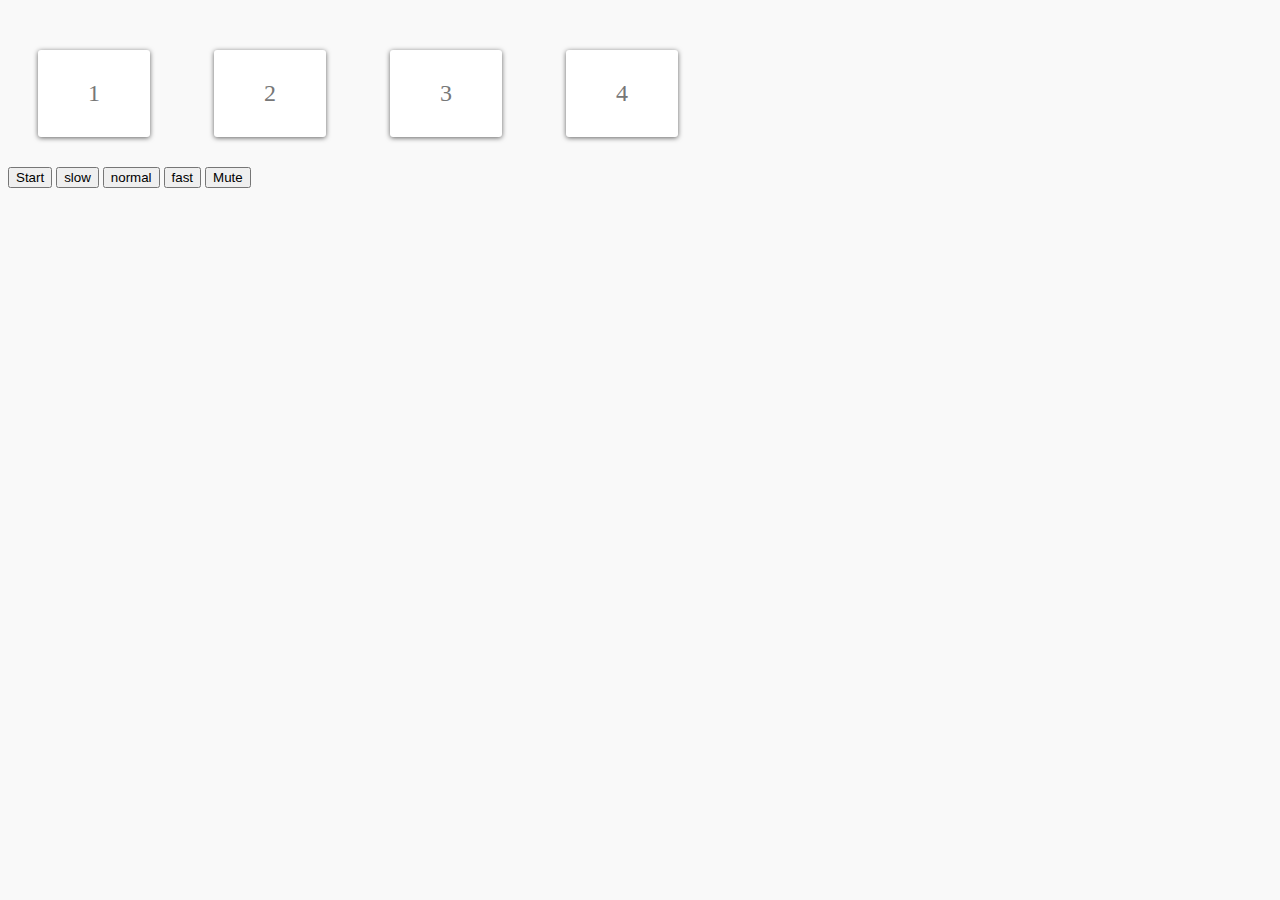
==== index.html @ c6a508eb "Add files via upload" ====
<!DOCTYPE html>
<html lang="en">
<head>
    <meta charset="UTF-8">
    <meta http-equiv="X-UA-Compatible" content="IE=edge">
    <meta name="viewport" content="width=device-width, initial-scale=1.0">
    <title>Simon Says</title>

    <style>
        body {
            background-color: #f9f9f9;
            color: #777;
        }
        .btn {
            padding: 30px 50px;
            margin: 30px;
            font-size: 24px;
            text-align: center;
            display: inline-block;
            background-color: white;
            box-shadow: 0 1px 5px rgba(0, 0, 0, .6);
            border-radius: 3px;
        }

    </style>
</head>
<body>

    <audio class="sound sound1" src="./assets/mp3/simonsound1.mp3" type = "audio/mpeg">
        Your browser does not support the audio element.
    </audio>
    <audio class="sound sound2" src="./assets/mp3/simonsound2.mp3" type = "audio/mpeg">
        Your browser does not support the audio element.
    </audio>
    <audio class="sound sound3" src="./assets/mp3/simonsound3.mp3" type = "audio/mpeg">
        Your browser does not support the audio element.
    </audio>
    <audio class="sound sound4" src="./assets/mp3/simonsound4.mp3" type = "audio/mpeg">
        Your browser does not support the audio element.
    </audio>

    <h2 class="command"></h2>
    <div class="btns-container">
        <div class="btn" id="1">1</div>
        <div class="btn" id="2">2</div>
        <div class="btn" id="3">3</div>
        <div class="btn" id="4">4</div>
    </div>


    <button class="start-btn">Start</button>
    <button class="speed-btn slow">slow</button>
    <button class="speed-btn normal">normal</button>
    <button class="speed-btn fast">fast</button>
    <button class="mute">Mute</button>

    <script>

        const commandEl = document.querySelector('.command');
        const btnsContainer = document.querySelector('.btns-container');
        const btnsEl = document.querySelectorAll('.btn');
        const startEl = document.querySelector('.start-btn');
        const speedBtnsEl = document.querySelectorAll('.speed-btn');
        const slowEl = document.querySelector('.slow');
        const normalEl = document.querySelector('.normal');
        const fastEl = document.querySelector('.fast');
        const muteEl = document.querySelector('.mute');
        const slow = 1000;
        const normal = 700;
        const fast = 400;
        
        let userTurn = false;
        let comp = [];
        let user = [];
        let chosenSpeed = normal;
        let score = 0;
        
        // listen to btns and flash
        btnsEl.forEach(btn => btn.addEventListener('click', (e) => {
            if (userTurn) {
                const curr = e.target;
                curr.style.backgroundColor = 'orangered';
                setTimeout(()=>{
                    curr.style.backgroundColor = 'white';
                }, 300);
            }
        }));
        
        //  MUTE ALL
        function mute(el) {
            document.querySelectorAll('audio').forEach(el => {
                el.muted = true;
            });
        }        

        // INITIATE COMPUTERS PATTERN
        function getRandom() {
            const random = btnsEl [ Math.floor (Math.random () * btnsEl.length)];
            comp.push (random);
        }

        // FLASH CURRENT ITEM
        function flash(item) {
            item.style.backgroundColor = 'orangered';
            setTimeout(()=>{
                item.style.backgroundColor = 'white';
            }, 250);
        }
        
        // ADD GAP BETWEEN FLASHES
        function pause(item, index) {
            index = index * chosenSpeed;
            setTimeout(() => {
                flash(item)
            }, index)
            userTurn = true;
        }

        // LOOP THROUGH COMPUTERS PATTERN
        function displayOrder() {
            for (i = 0; i < comp.length; i++) {
                pause(comp[i], i);
            }
        }

        // STILL IN THE GAME
        function continueGame() {
            user = [];
            getRandom();
            displayOrder();
        }
        
        // HARD RESET
        function newGame() {
            comp = [];
            user = [];
        }
        
        // CHOSEN SPEED
        window.addEventListener('click', function(e){
            if(e.target === fastEl) {
                chosenSpeed = fast;
            } else if (e.target === normalEl) {
                chosenSpeed = normal;
            } else if (e.target === slowEl) {
                chosenSpeed = slow;
            }

        // USERS INPUT
            if (userTurn && e.target.classList.contains('btn')) {
                // SAVE INPUT
                user.push(e.target);
                const length = user.length;
                const currRound = length - 1;
                
                // USER'S CORRECT
                if (user[currRound] === comp[currRound]) {
                    // ADD SCORE
                    score ++;
                    console.log(score);

                    // COMPLETED SET
                    if (user.length === comp.length) {
                        userTurn = false;
                        setTimeout(()=>{
                            continueGame();
                        }, 1000);
                    }

                // USER'S INCORRECT
                } else {
                    console.log('oh no, keep going...');
                    userTurn = false;
                }
            }
        });

        // EVENT LISTENERS
        speedBtnsEl.forEach(btn => btn.addEventListener('click', newGame));
        startEl.addEventListener('click', continueGame);
        muteEl.addEventListener('click', mute);

        // FUTURE ADDITIONS
        // => DISPLAY CURRENT SCORE + HIGH SCORE TABLE - NAME & SCORE
        // => LOCAL STORAGE
        // => KEYBOARD ARROWS TO SELECT BTNS
    </script>
</body>
</html>
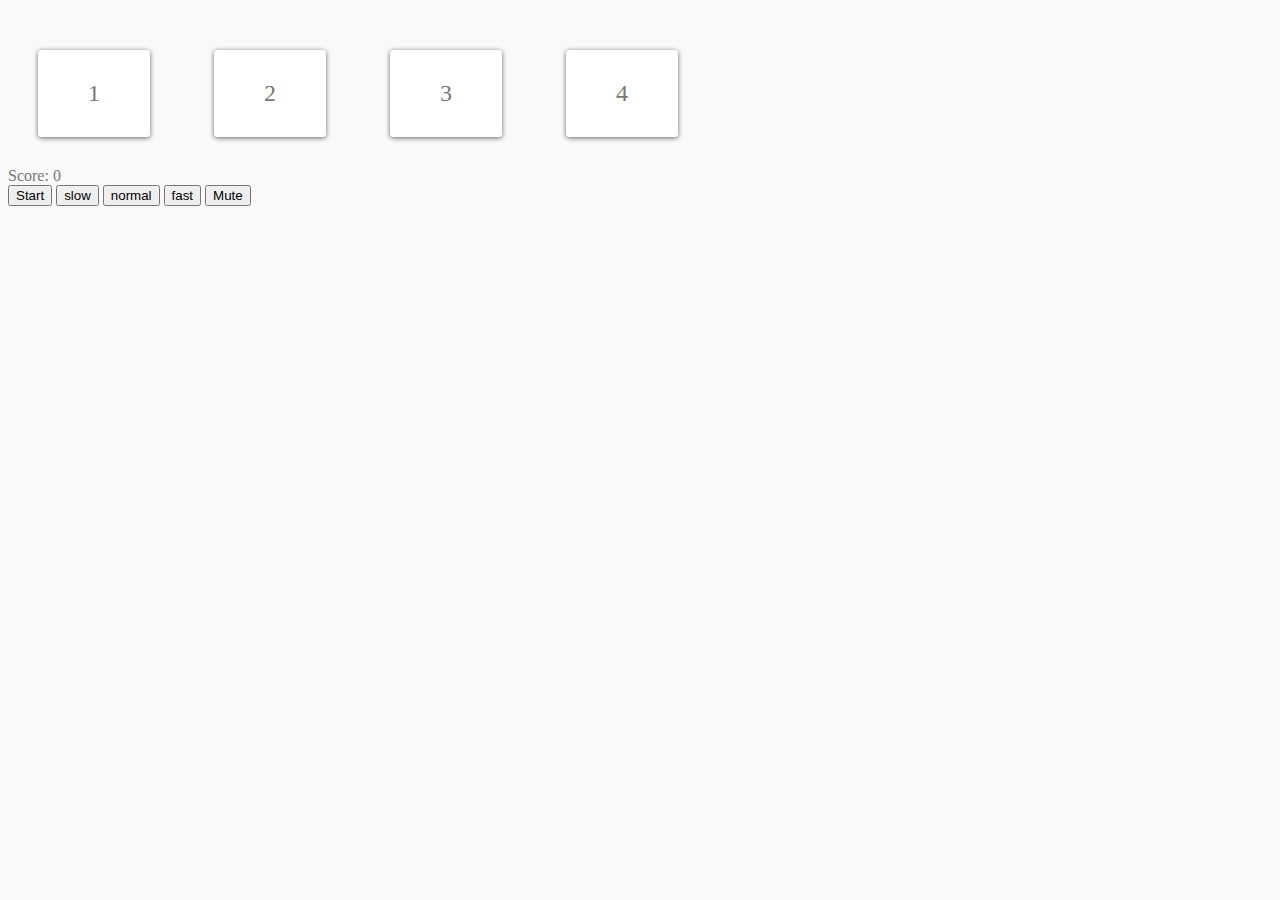
==== commit 8a70dfa9: "Score feature. Comment JS code." ====
--- a/index.html
+++ b/index.html
@@ -47,6 +47,7 @@
         <div class="btn" id="4">4</div>
     </div>
 
+    <div class="score">Score: <span id = "score">0</span></div>
 
     <button class="start-btn">Start</button>
     <button class="speed-btn slow">slow</button>
@@ -65,6 +66,7 @@
         const normalEl = document.querySelector('.normal');
         const fastEl = document.querySelector('.fast');
         const muteEl = document.querySelector('.mute');
+        const scoreEl = document.getElementById('score');
         const slow = 1000;
         const normal = 700;
         const fast = 400;
@@ -113,7 +115,6 @@
             setTimeout(() => {
                 flash(item)
             }, index)
-            userTurn = true;
         }
 
         // LOOP THROUGH COMPUTERS PATTERN
@@ -121,6 +122,7 @@
             for (i = 0; i < comp.length; i++) {
                 pause(comp[i], i);
             }
+            userTurn = true;
         }
 
         // STILL IN THE GAME
@@ -130,10 +132,26 @@
             displayOrder();
         }
         
+        // RESET PATTERNS
+        function resetPatterns() {
+            comp = [];
+            user = [];
+        }
+
+        // RESET CURRENT SCORE
+        function resetScore() {
+            scoreEl.innerHTML = 0;
+        }
+
         // HARD RESET
         function newGame() {
-            comp = [];
-            user = [];
+            resetPatterns();
+            resetScore();
+        }
+
+        // SHOW CURRENT SCORE
+        function updateScoreBoard() {
+            scoreEl.innerHTML = score;
         }
         
         // CHOSEN SPEED
@@ -148,18 +166,19 @@
 
         // USERS INPUT
             if (userTurn && e.target.classList.contains('btn')) {
+
                 // SAVE INPUT
                 user.push(e.target);
                 const length = user.length;
                 const currRound = length - 1;
                 
-                // USER'S CORRECT
+                // IF USER'S CORRECT
                 if (user[currRound] === comp[currRound]) {
                     // ADD SCORE
                     score ++;
-                    console.log(score);
-
-                    // COMPLETED SET
+                    updateScoreBoard();
+
+                    // IF COMPLETED SET
                     if (user.length === comp.length) {
                         userTurn = false;
                         setTimeout(()=>{
@@ -167,9 +186,8 @@
                         }, 1000);
                     }
 
-                // USER'S INCORRECT
+                // IF USER'S INCORRECT
                 } else {
-                    console.log('oh no, keep going...');
                     userTurn = false;
                 }
             }
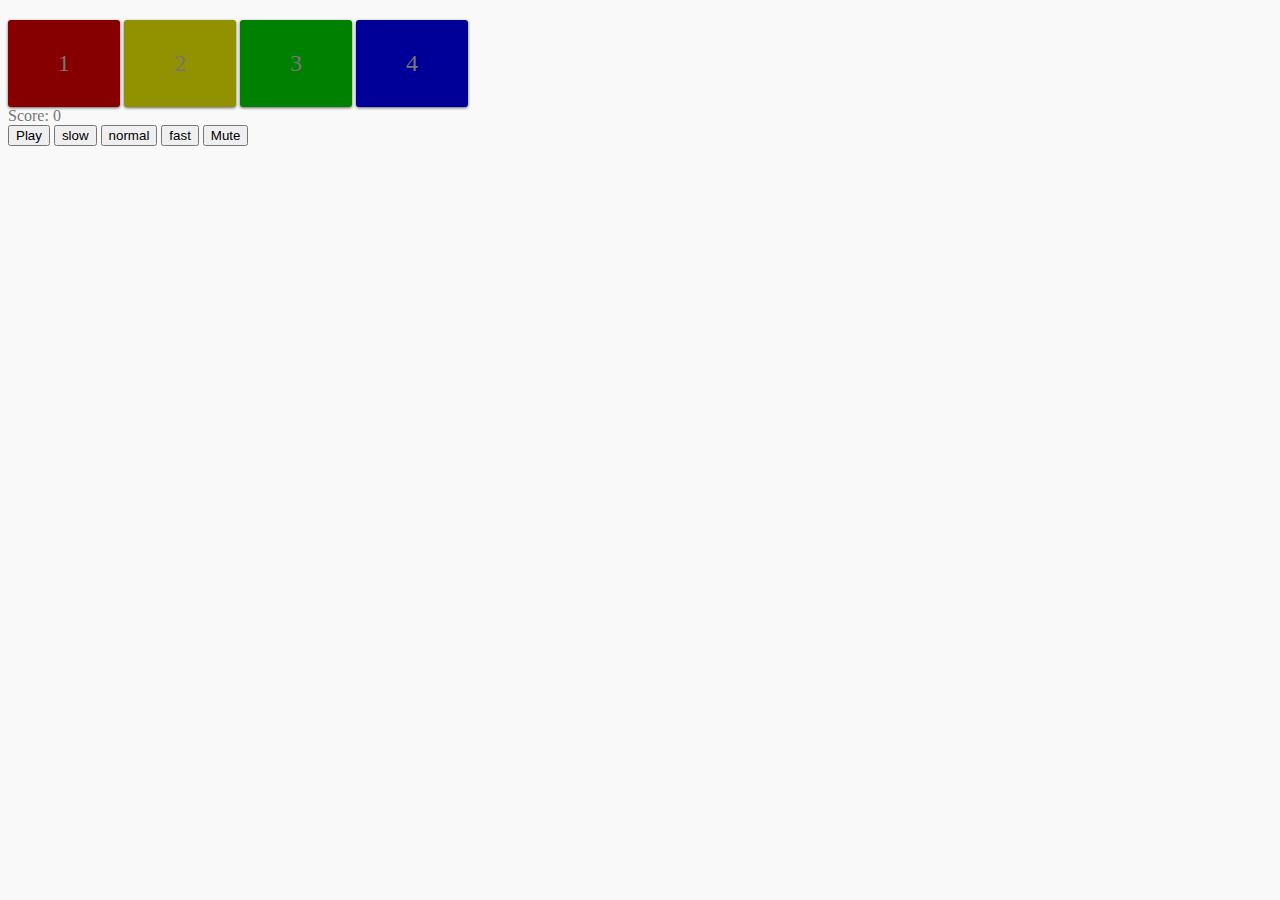
==== commit 3cb5d185: "flash functionality. start gameover functionality" ====
--- a/index.html
+++ b/index.html
@@ -13,43 +13,61 @@
         }
         .btn {
             padding: 30px 50px;
-            margin: 30px;
             font-size: 24px;
             text-align: center;
             display: inline-block;
             background-color: white;
-            box-shadow: 0 1px 5px rgba(0, 0, 0, .6);
+            box-shadow: 0 1px 3px rgba(0, 0, 0, .6);
             border-radius: 3px;
+        }
+        .btn--1 {
+            background-color: rgb(134, 0, 0);
+        }
+        .btn--2 {
+            background-color: rgb(146, 146, 1);
+        }
+        .btn--3 {
+            background-color: green;
+        }
+        .btn--4 {
+            background-color: rgb(0, 0, 153);
+        }
+        .command {
+            text-transform: uppercase;
         }
 
     </style>
 </head>
 <body>
 
-    <audio class="sound sound1" src="./assets/mp3/simonsound1.mp3" type = "audio/mpeg">
-        Your browser does not support the audio element.
-    </audio>
-    <audio class="sound sound2" src="./assets/mp3/simonsound2.mp3" type = "audio/mpeg">
-        Your browser does not support the audio element.
-    </audio>
-    <audio class="sound sound3" src="./assets/mp3/simonsound3.mp3" type = "audio/mpeg">
-        Your browser does not support the audio element.
-    </audio>
-    <audio class="sound sound4" src="./assets/mp3/simonsound4.mp3" type = "audio/mpeg">
+    <audio class="sound" src="./assets/mp3/simonsound1.mp3" type = "audio/mpeg">
+        Your browser does not support the audio element.
+    </audio>
+    <audio class="sound" src="./assets/mp3/simonsound2.mp3" type = "audio/mpeg">
+        Your browser does not support the audio element.
+    </audio>
+    <audio class="sound" src="./assets/mp3/simonsound3.mp3" type = "audio/mpeg">
+        Your browser does not support the audio element.
+    </audio>
+    <audio class="sound" src="./assets/mp3/simonsound4.mp3" type = "audio/mpeg">
         Your browser does not support the audio element.
     </audio>
 
     <h2 class="command"></h2>
     <div class="btns-container">
-        <div class="btn" id="1">1</div>
-        <div class="btn" id="2">2</div>
-        <div class="btn" id="3">3</div>
-        <div class="btn" id="4">4</div>
+        <div class="btn btn--1" id="1">1</div>
+        <div class="btn btn--2" id="2">2</div>
+        <div class="btn btn--3" id="3">3</div>
+        <div class="btn btn--4" id="4">4</div>
     </div>
 
     <div class="score">Score: <span id = "score">0</span></div>
 
-    <button class="start-btn">Start</button>
+    <button class="start-btn">Play</button>
+    <div class="game-over" hidden>
+        Game over!
+        restart
+    </div>
     <button class="speed-btn slow">slow</button>
     <button class="speed-btn normal">normal</button>
     <button class="speed-btn fast">fast</button>
@@ -61,12 +79,14 @@
         const btnsContainer = document.querySelector('.btns-container');
         const btnsEl = document.querySelectorAll('.btn');
         const startEl = document.querySelector('.start-btn');
+        const gameOverEl = document.querySelector('.game-over');
         const speedBtnsEl = document.querySelectorAll('.speed-btn');
         const slowEl = document.querySelector('.slow');
         const normalEl = document.querySelector('.normal');
         const fastEl = document.querySelector('.fast');
-        const muteEl = document.querySelector('.mute');
+        const soundEl = document.querySelector('.mute');
         const scoreEl = document.getElementById('score');
+        const sounds = document.querySelectorAll('.sound');
         const slow = 1000;
         const normal = 700;
         const fast = 400;
@@ -76,23 +96,33 @@
         let user = [];
         let chosenSpeed = normal;
         let score = 0;
+        let sound = 'on';
         
         // listen to btns and flash
         btnsEl.forEach(btn => btn.addEventListener('click', (e) => {
             if (userTurn) {
                 const curr = e.target;
-                curr.style.backgroundColor = 'orangered';
+                curr.style.filter = "brightness(2)";
                 setTimeout(()=>{
-                    curr.style.backgroundColor = 'white';
+                    curr.style.filter = "brightness(1)";
                 }, 300);
             }
         }));
         
-        //  MUTE ALL
-        function mute(el) {
-            document.querySelectorAll('audio').forEach(el => {
-                el.muted = true;
-            });
+        //  TOGGLE SOUND
+        function toggleSound(el) {
+            if (sound === 'on') {
+                document.querySelectorAll('audio').forEach(el => {
+                    el.muted = true;
+                    sound = 'off';
+                });
+            } else if (sound === 'off') {
+                console.log('turningon');
+                document.querySelectorAll('audio').forEach(el => {
+                    el.muted = false;
+                    sound = 'on';
+                });
+            }
         }        
 
         // INITIATE COMPUTERS PATTERN
@@ -102,19 +132,36 @@
         }
 
         // FLASH CURRENT ITEM
-        function flash(item) {
-            item.style.backgroundColor = 'orangered';
+        function flash(item, index) {
+            item.style.filter = "brightness(2)";
             setTimeout(()=>{
-                item.style.backgroundColor = 'white';
+                item.style.filter = "brightness(1)";
             }, 250);
+
+            // PLAY CORRESPONDING SOUND
+            const currentElement = parseInt(item.id) - 1;
+            sounds[currentElement].play();
+
+            // UPDATE COMMAND WHEN SET IS OVER
+            if (index === comp.length - 1) {
+                setTimeout(()=> {
+                    updateCommand('play');
+                }, 800);
+            }
         }
         
         // ADD GAP BETWEEN FLASHES
         function pause(item, index) {
-            index = index * chosenSpeed;
+            gap = index * chosenSpeed;
             setTimeout(() => {
-                flash(item)
-            }, index)
+                flash(item, index)
+            }, gap);
+            
+        }
+
+        // SHOW COMMAND
+        function updateCommand(command) {
+            commandEl.innerHTML = `${command}!`;
         }
 
         // LOOP THROUGH COMPUTERS PATTERN
@@ -122,14 +169,19 @@
             for (i = 0; i < comp.length; i++) {
                 pause(comp[i], i);
             }
+            
             userTurn = true;
-        }
-
-        // STILL IN THE GAME
-        function continueGame() {
+            }
+
+            // STILL IN THE GAME
+            function continueGame() {
+            removeStartBtn();
             user = [];
             getRandom();
-            displayOrder();
+            updateCommand('watch');
+            setTimeout(()=> {
+                displayOrder();
+            }, 1000);
         }
         
         // RESET PATTERNS
@@ -143,10 +195,34 @@
             scoreEl.innerHTML = 0;
         }
 
+        // SHOW START BTN
+        function showStartBtn() {
+            startEl.hidden = false;
+        }
+
+        // HIDE START BTN
+        function removeStartBtn() {
+            startEl.hidden = true;
+        }
+
+        // GAME OVER
+        function gameOver() {
+            userTurn = false;
+            gameOverEl.hidden = false;
+        }
+
+        // HIDE GAME OVER EL
+        function hideGameOver() {
+            gameOverEl.hidden = true;
+        }
+
         // HARD RESET
         function newGame() {
+            hideGameOver();
+            showStartBtn();
             resetPatterns();
             resetScore();
+            userTurn = false;
         }
 
         // SHOW CURRENT SCORE
@@ -171,6 +247,10 @@
                 user.push(e.target);
                 const length = user.length;
                 const currRound = length - 1;
+
+                // PLAY CORRESPONDING SOUND
+                const currentElement = parseInt(e.target.id) - 1;
+                sounds[currentElement].play();
                 
                 // IF USER'S CORRECT
                 if (user[currRound] === comp[currRound]) {
@@ -183,12 +263,12 @@
                         userTurn = false;
                         setTimeout(()=>{
                             continueGame();
-                        }, 1000);
+                        }, 200);
                     }
 
                 // IF USER'S INCORRECT
                 } else {
-                    userTurn = false;
+                    gameOver();
                 }
             }
         });
@@ -196,10 +276,11 @@
         // EVENT LISTENERS
         speedBtnsEl.forEach(btn => btn.addEventListener('click', newGame));
         startEl.addEventListener('click', continueGame);
-        muteEl.addEventListener('click', mute);
+        soundEl.addEventListener('click', toggleSound);
+        gameOverEl.addEventListener('click', continueGame);
 
         // FUTURE ADDITIONS
-        // => DISPLAY CURRENT SCORE + HIGH SCORE TABLE - NAME & SCORE
+        // => LEADER BOARD TABLE - NAME & SCORE
         // => LOCAL STORAGE
         // => KEYBOARD ARROWS TO SELECT BTNS
     </script>
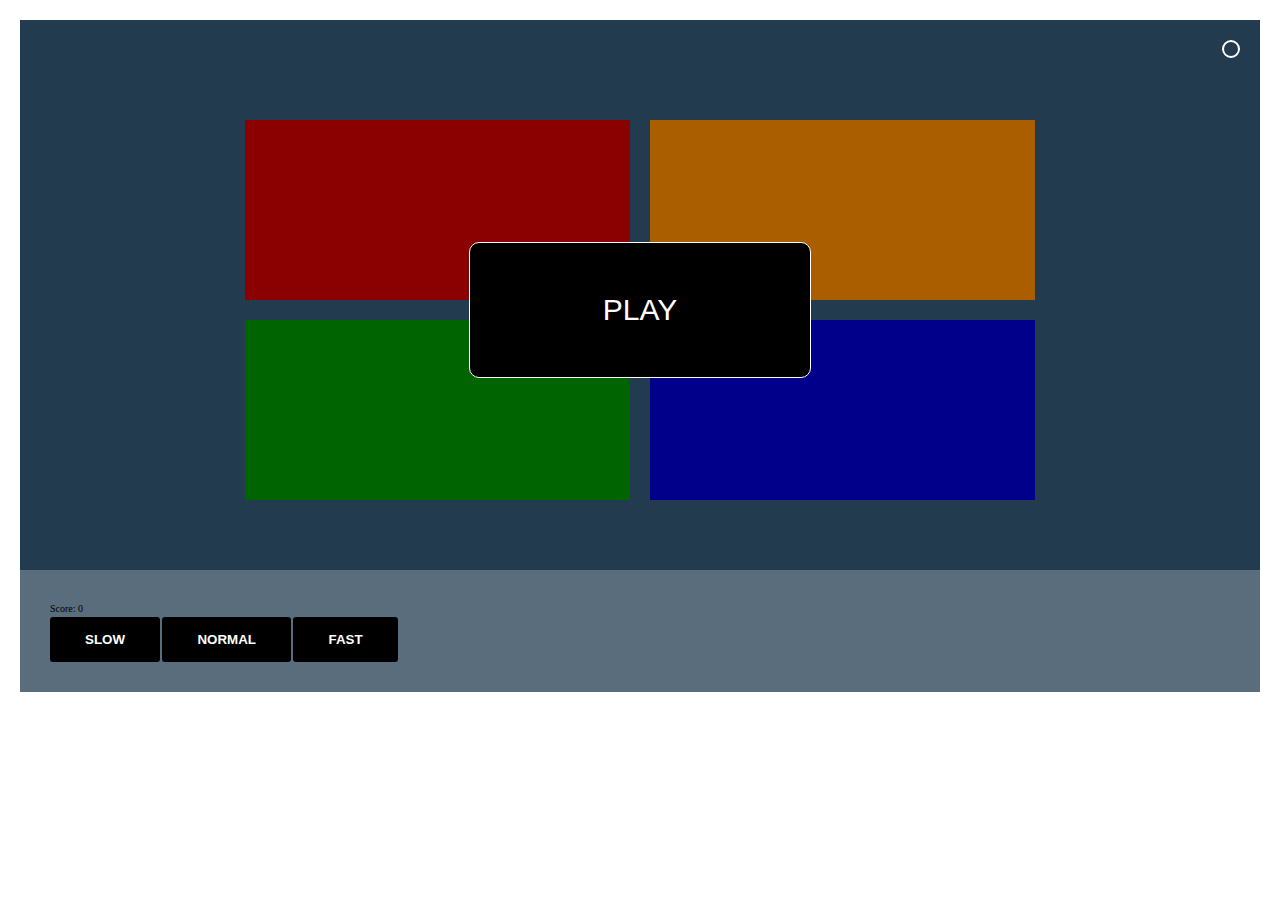
==== commit a36b4e20: "start styling" ====
--- a/index.html
+++ b/index.html
@@ -4,83 +4,60 @@
     <meta charset="UTF-8">
     <meta http-equiv="X-UA-Compatible" content="IE=edge">
     <meta name="viewport" content="width=device-width, initial-scale=1.0">
+    <link rel="stylesheet" href="https://use.fontawesome.com/releases/v5.15.3/css/all.css" integrity="sha384-SZXxX4whJ79/gErwcOYf+zWLeJdY/qpuqC4cAa9rOGUstPomtqpuNWT9wdPEn2fk" crossorigin="anonymous">
+    <link rel="stylesheet" href="./css/main.css">
     <title>Simon Says</title>
-
-    <style>
-        body {
-            background-color: #f9f9f9;
-            color: #777;
-        }
-        .btn {
-            padding: 30px 50px;
-            font-size: 24px;
-            text-align: center;
-            display: inline-block;
-            background-color: white;
-            box-shadow: 0 1px 3px rgba(0, 0, 0, .6);
-            border-radius: 3px;
-        }
-        .btn--1 {
-            background-color: rgb(134, 0, 0);
-        }
-        .btn--2 {
-            background-color: rgb(146, 146, 1);
-        }
-        .btn--3 {
-            background-color: green;
-        }
-        .btn--4 {
-            background-color: rgb(0, 0, 153);
-        }
-        .command {
-            text-transform: uppercase;
-        }
-
-    </style>
 </head>
 <body>
 
-    <audio class="sound" src="./assets/mp3/simonsound1.mp3" type = "audio/mpeg">
-        Your browser does not support the audio element.
-    </audio>
-    <audio class="sound" src="./assets/mp3/simonsound2.mp3" type = "audio/mpeg">
-        Your browser does not support the audio element.
-    </audio>
-    <audio class="sound" src="./assets/mp3/simonsound3.mp3" type = "audio/mpeg">
-        Your browser does not support the audio element.
-    </audio>
-    <audio class="sound" src="./assets/mp3/simonsound4.mp3" type = "audio/mpeg">
-        Your browser does not support the audio element.
-    </audio>
-
-    <h2 class="command"></h2>
-    <div class="btns-container">
-        <div class="btn btn--1" id="1">1</div>
-        <div class="btn btn--2" id="2">2</div>
-        <div class="btn btn--3" id="3">3</div>
-        <div class="btn btn--4" id="4">4</div>
-    </div>
-
-    <div class="score">Score: <span id = "score">0</span></div>
-
-    <button class="start-btn">Play</button>
-    <div class="game-over" hidden>
-        Game over!
-        restart
-    </div>
-    <button class="speed-btn slow">slow</button>
-    <button class="speed-btn normal">normal</button>
-    <button class="speed-btn fast">fast</button>
-    <button class="mute">Mute</button>
+    <main class="section-main">
+        <header class="header">
+            <i class="mute fas fa-volume-mute fa-volume-up"></i>
+            <h2 class="header__command"></h2>
+        </header>
+
+        <div class="game-container row">
+            <div class="btn btn--game btn--1" id="1"></div>
+            <div class="btn btn--game btn--2" id="2"></div>
+            <div class="btn btn--game btn--3" id="3"></div>
+            <div class="btn btn--game btn--4" id="4"></div>
+            <button class="btn btn__main">Play</button>
+            <button class="btn btn__main btn__main--game-over game-over">
+                Game over!
+                restart
+            </button>
+        </div>
+        
+        <section class="section-btns">
+        <div class="score">Score: <span id = "score">0</span></div>
+            <button class="btn btn--speed slow">slow</button>
+            <button class="btn btn--speed normal">normal</button>
+            <button class="btn btn--speed fast">fast</button>
+        </section>
+
+        <audio class="sound" src="./mp3/simonsound1.mp3" type = "audio/mpeg">
+            Your browser does not support the audio element.
+        </audio>
+        <audio class="sound" src="./mp3/simonsound2.mp3" type = "audio/mpeg">
+            Your browser does not support the audio element.
+        </audio>
+        <audio class="sound" src="./mp3/simonsound3.mp3" type = "audio/mpeg">
+            Your browser does not support the audio element.
+        </audio>
+        <audio class="sound" src="./mp3/simonsound4.mp3" type = "audio/mpeg">
+            Your browser does not support the audio element.
+        </audio>
+
+    </main>
+    
 
     <script>
-
-        const commandEl = document.querySelector('.command');
-        const btnsContainer = document.querySelector('.btns-container');
-        const btnsEl = document.querySelectorAll('.btn');
-        const startEl = document.querySelector('.start-btn');
+        const commandEl = document.querySelector('.header__command');
+        // const btnsContainer = document.querySelector('.game-container');
+        const btnsEl = document.querySelectorAll('.btn--game');
+        const startEl = document.querySelector('.btn__main');
         const gameOverEl = document.querySelector('.game-over');
-        const speedBtnsEl = document.querySelectorAll('.speed-btn');
+        const speedBtnsEl = document.querySelectorAll('.btn--speed');
         const slowEl = document.querySelector('.slow');
         const normalEl = document.querySelector('.normal');
         const fastEl = document.querySelector('.fast');
@@ -110,14 +87,14 @@
         }));
         
         //  TOGGLE SOUND
-        function toggleSound(el) {
+        function toggleSound(e) {
+            soundEl.classList.toggle("fa-volume-up");
             if (sound === 'on') {
                 document.querySelectorAll('audio').forEach(el => {
                     el.muted = true;
                     sound = 'off';
                 });
             } else if (sound === 'off') {
-                console.log('turningon');
                 document.querySelectorAll('audio').forEach(el => {
                     el.muted = false;
                     sound = 'on';
@@ -197,23 +174,23 @@
 
         // SHOW START BTN
         function showStartBtn() {
-            startEl.hidden = false;
+            startEl.style.display = 'inline-block';
         }
 
         // HIDE START BTN
         function removeStartBtn() {
-            startEl.hidden = true;
+            startEl.style.display = 'none';
         }
 
         // GAME OVER
         function gameOver() {
             userTurn = false;
-            gameOverEl.hidden = false;
+            gameOverEl.style.display = 'inline-block';
         }
 
         // HIDE GAME OVER EL
         function hideGameOver() {
-            gameOverEl.hidden = true;
+            gameOverEl.style.display = 'none';
         }
 
         // HARD RESET
@@ -281,7 +258,7 @@
 
         // FUTURE ADDITIONS
         // => LEADER BOARD TABLE - NAME & SCORE
-        // => LOCAL STORAGE
+        // => LOCAL STORAGE / BACK END DATABASE
         // => KEYBOARD ARROWS TO SELECT BTNS
     </script>
 </body>
--- a/css/main.css
+++ b/css/main.css
@@ -0,0 +1,201 @@
+*,
+*::after,
+*::before {
+  margin: 0;
+  padding: 0;
+  -webkit-box-sizing: inherit;
+          box-sizing: inherit;
+}
+
+html {
+  font-size: 62.5%;
+}
+
+body {
+  -webkit-box-sizing: border-box;
+          box-sizing: border-box;
+}
+
+body {
+  font-weight: 400;
+  line-height: 1.7;
+  padding: 2rem;
+  overflow-x: hidden;
+}
+
+@media (max-width: 600px) {
+  body {
+    padding: 0;
+  }
+}
+
+.u-center-text {
+  text-align: center;
+}
+
+.u-margin-bottom-small {
+  margin-bottom: 1.5rem;
+}
+
+.u-margin-bottom-medium {
+  margin-bottom: 4rem;
+}
+
+.u-margin-bottom-big {
+  margin-bottom: 8rem;
+}
+
+.u-margin-top-big {
+  margin-top: 8rem;
+}
+
+.u-margin-top-huge {
+  margin-top: 10rem;
+}
+
+.btn {
+  display: inline-block;
+  background-color: #000;
+  color: #fff;
+  border: none;
+  outline: none;
+  text-transform: uppercase;
+  text-align: center;
+  cursor: pointer;
+}
+
+.btn__main {
+  position: absolute;
+  top: 50%;
+  left: 50%;
+  -webkit-transform: translate(-50%, -50%);
+          transform: translate(-50%, -50%);
+  font-size: 30px;
+  background-color: #000;
+  padding: 5rem 0;
+  width: 30%;
+  border-radius: 1rem;
+  border: 1.5px solid white;
+}
+
+.btn__main--game-over {
+  display: none;
+  padding: 2.5rem 0;
+}
+
+.btn__main:hover {
+  background-color: #25252c;
+}
+
+.btn--game {
+  display: -webkit-box;
+  display: -ms-flexbox;
+  display: flex;
+  -webkit-box-pack: center;
+      -ms-flex-pack: center;
+          justify-content: center;
+  -webkit-box-align: center;
+      -ms-flex-align: center;
+          align-items: center;
+  height: 18rem;
+  width: 35%;
+}
+
+@media (max-width: 480px) {
+  .btn--game {
+    height: 10rem;
+  }
+}
+
+.btn--1 {
+  background-color: darkred;
+}
+
+.btn--2 {
+  background-color: #aa5e00;
+}
+
+.btn--3 {
+  background-color: darkgreen;
+}
+
+.btn--4 {
+  background-color: darkblue;
+}
+
+.btn--speed {
+  padding: 1.5rem 3.5rem;
+  border-radius: 3px;
+  font-weight: 700;
+}
+
+.btn--speed:hover {
+  background-color: #06e8fc;
+  color: #000;
+}
+
+.mute {
+  font-size: 20px;
+  color: white;
+  cursor: pointer;
+  border-radius: 50%;
+  border: 2px solid white;
+  padding: 0.7rem;
+  margin: 2rem 2rem 0 auto;
+}
+
+.row {
+  display: -webkit-box;
+  display: -ms-flexbox;
+  display: flex;
+  max-width: 114rem;
+  margin: auto;
+  -ms-flex-wrap: wrap;
+      flex-wrap: wrap;
+  gap: 6rem;
+}
+
+.col {
+  -webkit-box-flex: 1;
+      -ms-flex: 1;
+          flex: 1;
+}
+
+.header {
+  height: 8rem;
+  display: -webkit-box;
+  display: -ms-flexbox;
+  display: flex;
+  -webkit-box-pack: center;
+      -ms-flex-pack: center;
+          justify-content: center;
+  -webkit-box-align: start;
+      -ms-flex-align: start;
+          align-items: flex-start;
+}
+
+.section-main {
+  background-color: #223b4f;
+}
+
+.game-container {
+  position: relative;
+  display: -webkit-box;
+  display: -ms-flexbox;
+  display: flex;
+  -ms-flex-wrap: wrap;
+      flex-wrap: wrap;
+  -webkit-box-pack: center;
+      -ms-flex-pack: center;
+          justify-content: center;
+  padding: 2rem;
+  gap: 2rem;
+}
+
+.section-btns {
+  background-color: #596d7d;
+  padding: 3rem;
+  width: 100%;
+  margin-top: 5rem;
+}
+/*# sourceMappingURL=main.css.map */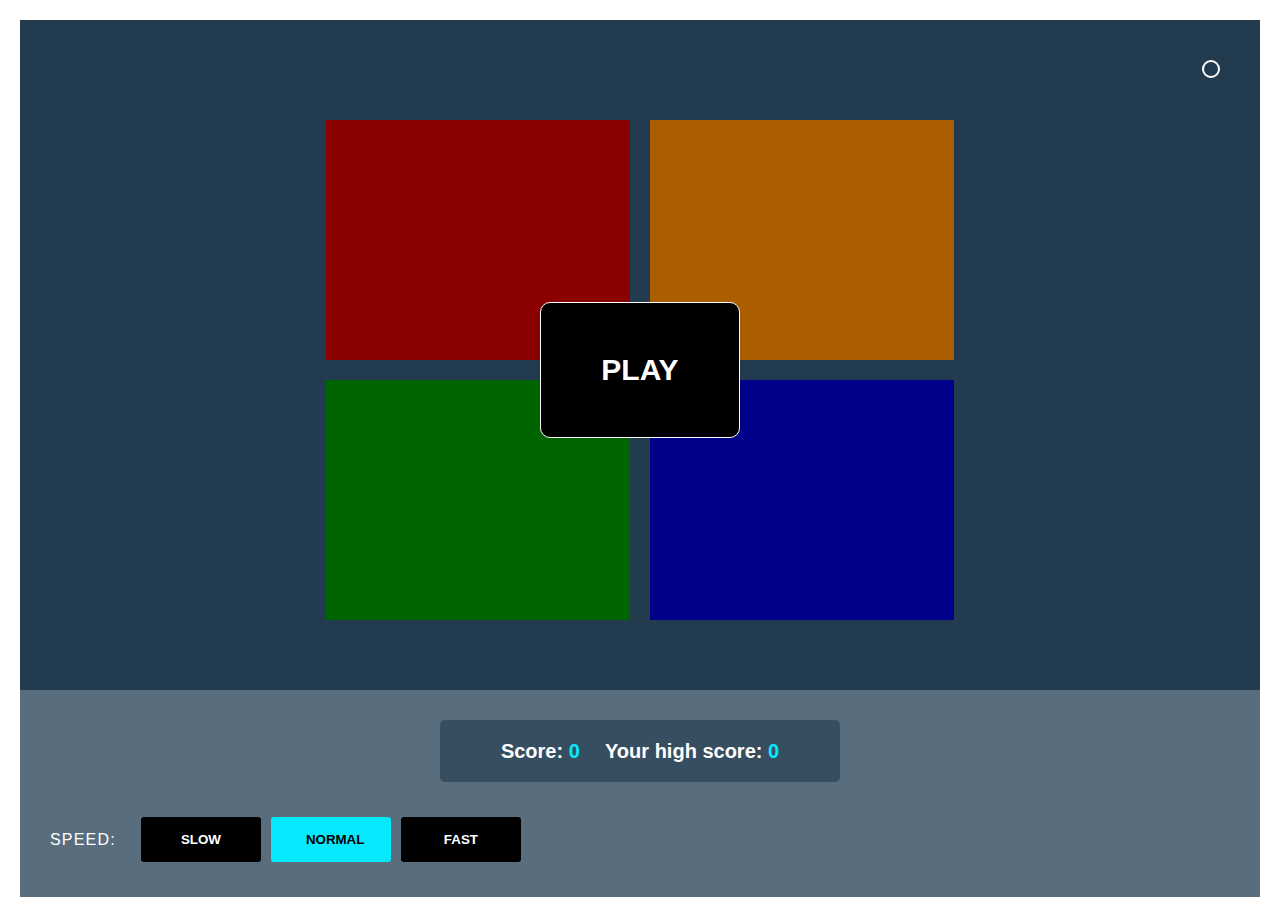
==== commit 39ade254: "high score local storage funcionality. finish styling. speed btn active class" ====
--- a/index.html
+++ b/index.html
@@ -12,8 +12,8 @@
 
     <main class="section-main">
         <header class="header">
+            <h2 class="header__command"></h2>
             <i class="mute fas fa-volume-mute fa-volume-up"></i>
-            <h2 class="header__command"></h2>
         </header>
 
         <div class="game-container row">
@@ -22,17 +22,27 @@
             <div class="btn btn--game btn--3" id="3"></div>
             <div class="btn btn--game btn--4" id="4"></div>
             <button class="btn btn__main">Play</button>
-            <button class="btn btn__main btn__main--game-over game-over">
-                Game over!
-                restart
+            <button class="btn btn__main game-over">
+                <span class="game-over__msg" id="message"></span>
+                <span class="game-over__replay-msg">replay</span>
             </button>
         </div>
         
         <section class="section-btns">
-        <div class="score">Score: <span id = "score">0</span></div>
-            <button class="btn btn--speed slow">slow</button>
-            <button class="btn btn--speed normal">normal</button>
-            <button class="btn btn--speed fast">fast</button>
+
+            <div class="scores">
+                <span class="scores__name">Score:</span>
+                <span class="scores__number" id = "score">0</span>
+                <span class="scores__name">Your high score:</span>
+                <span class="scores__number" id="high-score"></span>
+            </div>
+
+            <div class="speed-btns">
+                <div class="speed-btns__text">Speed:</div>
+                <button class="btn btn--speed slow">slow</button>
+                <button class="btn btn--speed normal active">normal</button>
+                <button class="btn btn--speed fast">fast</button>
+            </div>
         </section>
 
         <audio class="sound" src="./mp3/simonsound1.mp3" type = "audio/mpeg">
@@ -45,6 +55,16 @@
             Your browser does not support the audio element.
         </audio>
         <audio class="sound" src="./mp3/simonsound4.mp3" type = "audio/mpeg">
+            Your browser does not support the audio element.
+        </audio>
+
+        <!-- WIN AND LOSE SOUND EFFECTS
+         -->
+
+        <audio class="sound-win" src="./mp3/win.mp3" type = "audio/mpeg">
+            Your browser does not support the audio element.
+        </audio>
+        <audio class="sound-fail" src="./mp3/fail.mp3" type = "audio/mpeg">
             Your browser does not support the audio element.
         </audio>
 
@@ -53,16 +73,17 @@
 
     <script>
         const commandEl = document.querySelector('.header__command');
-        // const btnsContainer = document.querySelector('.game-container');
         const btnsEl = document.querySelectorAll('.btn--game');
         const startEl = document.querySelector('.btn__main');
         const gameOverEl = document.querySelector('.game-over');
+        const messageEl = document.getElementById('message');
         const speedBtnsEl = document.querySelectorAll('.btn--speed');
         const slowEl = document.querySelector('.slow');
         const normalEl = document.querySelector('.normal');
         const fastEl = document.querySelector('.fast');
         const soundEl = document.querySelector('.mute');
         const scoreEl = document.getElementById('score');
+        const highScoreEl = document.getElementById('high-score');
         const sounds = document.querySelectorAll('.sound');
         const slow = 1000;
         const normal = 700;
@@ -74,6 +95,7 @@
         let chosenSpeed = normal;
         let score = 0;
         let sound = 'on';
+        let highScore = Number(localStorage.getItem('highScore'));
         
         // listen to btns and flash
         btnsEl.forEach(btn => btn.addEventListener('click', (e) => {
@@ -133,27 +155,31 @@
             setTimeout(() => {
                 flash(item, index)
             }, gap);
-            
         }
 
         // SHOW COMMAND
         function updateCommand(command) {
             commandEl.innerHTML = `${command}!`;
         }
+        
+        // HIDE COMMAND
+        function removeCommand() {
+            commandEl.innerHTML = '';
+        }
+
 
         // LOOP THROUGH COMPUTERS PATTERN
         function displayOrder() {
             for (i = 0; i < comp.length; i++) {
                 pause(comp[i], i);
             }
-            
             userTurn = true;
             }
 
             // STILL IN THE GAME
             function continueGame() {
+            user = [];
             removeStartBtn();
-            user = [];
             getRandom();
             updateCommand('watch');
             setTimeout(()=> {
@@ -169,7 +195,8 @@
 
         // RESET CURRENT SCORE
         function resetScore() {
-            scoreEl.innerHTML = 0;
+            score = 0;
+            scoreEl.innerHTML = score;
         }
 
         // SHOW START BTN
@@ -182,10 +209,30 @@
             startEl.style.display = 'none';
         }
 
+        // MESSAGE - GAME OVER/HIGH SCORE
+        function message(text) {
+            messageEl.innerText = text;
+        }
+
+        // CHECK IF BEAT HIGH SCORE
+        function checkScore() {
+            if (score > highScore) {
+                document.querySelector('.sound-win').play();
+                message('High score!');
+                highScore = score;
+                localStorage.setItem('highScore', highScore);
+            } else {
+                document.querySelector('.sound-fail').play();
+                message('Game over!');
+            }
+        }
+
         // GAME OVER
         function gameOver() {
             userTurn = false;
+            checkScore();
             gameOverEl.style.display = 'inline-block';
+            removeCommand();
         }
 
         // HIDE GAME OVER EL
@@ -195,11 +242,26 @@
 
         // HARD RESET
         function newGame() {
+            userTurn = false;
             hideGameOver();
             showStartBtn();
             resetPatterns();
             resetScore();
+        }
+
+        // UPDATE HIGH SCORE
+        function updateHighScore() {
+            highScoreEl.innerText = highScore;
+        }
+        
+        // restart game
+        function restartGame() {
             userTurn = false;
+            updateHighScore();
+            hideGameOver();
+            resetPatterns();
+            resetScore();
+            continueGame();
         }
 
         // SHOW CURRENT SCORE
@@ -207,16 +269,27 @@
             scoreEl.innerHTML = score;
         }
         
-        // CHOSEN SPEED
         window.addEventListener('click', function(e){
-            if(e.target === fastEl) {
-                chosenSpeed = fast;
-            } else if (e.target === normalEl) {
-                chosenSpeed = normal;
-            } else if (e.target === slowEl) {
-                chosenSpeed = slow;
-            }
-
+            if (e.target.classList.contains('btn--speed')) {
+                for (i = 0; i < speedBtnsEl.length; i ++) {
+                    if (speedBtnsEl[i] === e.target) {
+                        speedBtnsEl[i].classList.add('active');
+                    } else {
+                        speedBtnsEl[i].classList.remove('active');
+                    }
+                }
+                
+                // CHOSEN SPEED
+                if(e.target === fastEl) {
+                    chosenSpeed = fast;
+                } else if (e.target === normalEl) {
+                    chosenSpeed = normal;
+                } else if (e.target === slowEl) {
+                    chosenSpeed = slow;
+                }
+            };
+
+           
         // USERS INPUT
             if (userTurn && e.target.classList.contains('btn')) {
 
@@ -250,13 +323,24 @@
             }
         });
 
+        // CHECK LOCAL STORAGE
+        window.addEventListener("load",
+            function(){
+                if (!highScore) {
+                    localStorage.setItem('highScore', 0);
+                }
+                highScoreEl.innerText = highScore;
+            }
+        );
+
         // EVENT LISTENERS
         speedBtnsEl.forEach(btn => btn.addEventListener('click', newGame));
         startEl.addEventListener('click', continueGame);
         soundEl.addEventListener('click', toggleSound);
-        gameOverEl.addEventListener('click', continueGame);
+        gameOverEl.addEventListener('click', restartGame);
 
         // FUTURE ADDITIONS
+        // YOU LOST SOUND EFFECT!!!
         // => LEADER BOARD TABLE - NAME & SCORE
         // => LOCAL STORAGE / BACK END DATABASE
         // => KEYBOARD ARROWS TO SELECT BTNS
--- a/css/main.css
+++ b/css/main.css
@@ -21,6 +21,7 @@
   line-height: 1.7;
   padding: 2rem;
   overflow-x: hidden;
+  font-family: sans-serif;
 }
 
 @media (max-width: 600px) {
@@ -73,14 +74,10 @@
   font-size: 30px;
   background-color: #000;
   padding: 5rem 0;
-  width: 30%;
+  width: 20rem;
   border-radius: 1rem;
   border: 1.5px solid white;
-}
-
-.btn__main--game-over {
-  display: none;
-  padding: 2.5rem 0;
+  font-weight: 700;
 }
 
 .btn__main:hover {
@@ -97,13 +94,13 @@
   -webkit-box-align: center;
       -ms-flex-align: center;
           align-items: center;
-  height: 18rem;
-  width: 35%;
-}
-
-@media (max-width: 480px) {
+  height: 24rem;
+  width: 40%;
+}
+
+@media (max-width: 600px) {
   .btn--game {
-    height: 10rem;
+    height: 14rem;
   }
 }
 
@@ -127,6 +124,8 @@
   padding: 1.5rem 3.5rem;
   border-radius: 3px;
   font-weight: 700;
+  margin: 0.5rem;
+  width: 12rem;
 }
 
 .btn--speed:hover {
@@ -134,25 +133,107 @@
   color: #000;
 }
 
+@media (max-width: 468px) {
+  .btn--speed {
+    width: 100%;
+  }
+}
+
+.active {
+  background-color: #06e8fc;
+  color: #000;
+}
+
+.game-over {
+  display: none;
+  padding: 2.5rem;
+}
+
+.game-over__msg {
+  text-transform: capitalize;
+  font-size: 1.8rem;
+  display: block;
+  margin-bottom: 1rem;
+}
+
+.game-over__replay-msg {
+  letter-spacing: 1.2px;
+}
+
+.speed-btns {
+  display: -webkit-box;
+  display: -ms-flexbox;
+  display: flex;
+  -webkit-box-pack: start;
+      -ms-flex-pack: start;
+          justify-content: flex-start;
+  -webkit-box-align: center;
+      -ms-flex-align: center;
+          align-items: center;
+  -ms-flex-wrap: wrap;
+      flex-wrap: wrap;
+  margin-top: 3rem;
+}
+
+@media (max-width: 468px) {
+  .speed-btns {
+    -webkit-box-orient: vertical;
+    -webkit-box-direction: normal;
+        -ms-flex-direction: column;
+            flex-direction: column;
+  }
+}
+
+.speed-btns__text {
+  color: #fff;
+  text-transform: uppercase;
+  font-weight: 500;
+  font-size: 1.6rem;
+  letter-spacing: 1.2px;
+  margin-right: 2rem;
+}
+
+@media (max-width: 468px) {
+  .speed-btns__text {
+    margin-right: 0;
+  }
+}
+
+.scores {
+  display: block;
+  background-color: rgba(34, 59, 79, 0.6);
+  color: #fff;
+  font-weight: 700;
+  font-size: 2rem;
+  padding: 1.4rem;
+  border-radius: 5px;
+  max-width: 40rem;
+  margin: auto;
+  text-align: center;
+}
+
+.scores__number {
+  color: #06e8fc;
+}
+
+.scores__number:not(:last-child) {
+  margin-right: 2rem;
+}
+
 .mute {
+  position: absolute;
+  top: 4rem;
+  right: 4rem;
   font-size: 20px;
   color: white;
   cursor: pointer;
   border-radius: 50%;
   border: 2px solid white;
   padding: 0.7rem;
-  margin: 2rem 2rem 0 auto;
 }
 
 .row {
-  display: -webkit-box;
-  display: -ms-flexbox;
-  display: flex;
-  max-width: 114rem;
-  margin: auto;
-  -ms-flex-wrap: wrap;
-      flex-wrap: wrap;
-  gap: 6rem;
+  max-width: 80rem;
 }
 
 .col {
@@ -163,19 +244,28 @@
 
 .header {
   height: 8rem;
+  text-align: center;
   display: -webkit-box;
   display: -ms-flexbox;
   display: flex;
   -webkit-box-pack: center;
       -ms-flex-pack: center;
           justify-content: center;
-  -webkit-box-align: start;
-      -ms-flex-align: start;
-          align-items: flex-start;
+  -webkit-box-align: center;
+      -ms-flex-align: center;
+          align-items: center;
+}
+
+.header__command {
+  color: #06e8fc;
+  text-transform: uppercase;
+  font-size: 2.4rem;
+  letter-spacing: 1.2px;
 }
 
 .section-main {
   background-color: #223b4f;
+  position: relative;
 }
 
 .game-container {
@@ -183,6 +273,7 @@
   display: -webkit-box;
   display: -ms-flexbox;
   display: flex;
+  margin: auto;
   -ms-flex-wrap: wrap;
       flex-wrap: wrap;
   -webkit-box-pack: center;
@@ -195,7 +286,6 @@
 .section-btns {
   background-color: #596d7d;
   padding: 3rem;
-  width: 100%;
   margin-top: 5rem;
 }
 /*# sourceMappingURL=main.css.map */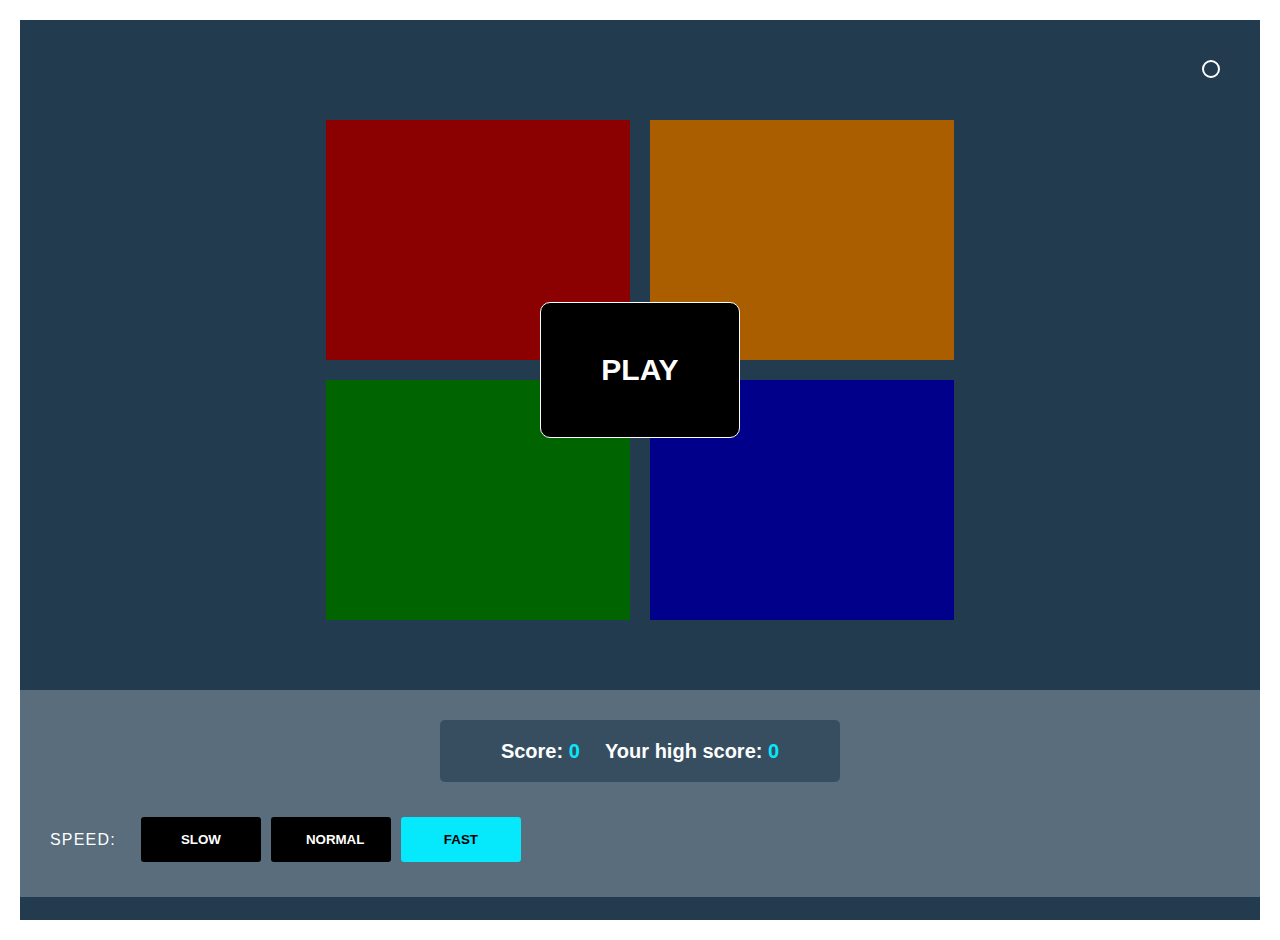
==== commit 7673bb29: "improve sound speed on click, and change default speed to fast" ====
--- a/index.html
+++ b/index.html
@@ -1,349 +1,370 @@
 <!DOCTYPE html>
 <html lang="en">
-<head>
-    <meta charset="UTF-8">
-    <meta http-equiv="X-UA-Compatible" content="IE=edge">
-    <meta name="viewport" content="width=device-width, initial-scale=1.0">
-    <link rel="stylesheet" href="https://use.fontawesome.com/releases/v5.15.3/css/all.css" integrity="sha384-SZXxX4whJ79/gErwcOYf+zWLeJdY/qpuqC4cAa9rOGUstPomtqpuNWT9wdPEn2fk" crossorigin="anonymous">
-    <link rel="stylesheet" href="./css/main.css">
-    <title>Simon Says</title>
-</head>
-<body>
-
-    <main class="section-main">
-        <header class="header">
-            <h2 class="header__command"></h2>
-            <i class="mute fas fa-volume-mute fa-volume-up"></i>
-        </header>
-
-        <div class="game-container row">
-            <div class="btn btn--game btn--1" id="1"></div>
-            <div class="btn btn--game btn--2" id="2"></div>
-            <div class="btn btn--game btn--3" id="3"></div>
-            <div class="btn btn--game btn--4" id="4"></div>
-            <button class="btn btn__main">Play</button>
-            <button class="btn btn__main game-over">
-                <span class="game-over__msg" id="message"></span>
-                <span class="game-over__replay-msg">replay</span>
-            </button>
-        </div>
-        
-        <section class="section-btns">
-
-            <div class="scores">
-                <span class="scores__name">Score:</span>
-                <span class="scores__number" id = "score">0</span>
-                <span class="scores__name">Your high score:</span>
-                <span class="scores__number" id="high-score"></span>
-            </div>
-
-            <div class="speed-btns">
-                <div class="speed-btns__text">Speed:</div>
-                <button class="btn btn--speed slow">slow</button>
-                <button class="btn btn--speed normal active">normal</button>
-                <button class="btn btn--speed fast">fast</button>
-            </div>
-        </section>
-
-        <audio class="sound" src="./mp3/simonsound1.mp3" type = "audio/mpeg">
-            Your browser does not support the audio element.
-        </audio>
-        <audio class="sound" src="./mp3/simonsound2.mp3" type = "audio/mpeg">
-            Your browser does not support the audio element.
-        </audio>
-        <audio class="sound" src="./mp3/simonsound3.mp3" type = "audio/mpeg">
-            Your browser does not support the audio element.
-        </audio>
-        <audio class="sound" src="./mp3/simonsound4.mp3" type = "audio/mpeg">
-            Your browser does not support the audio element.
-        </audio>
-
-        <!-- WIN AND LOSE SOUND EFFECTS
+	<head>
+		<meta charset="UTF-8" />
+		<meta http-equiv="X-UA-Compatible" content="IE=edge" />
+		<meta name="viewport" content="width=device-width, initial-scale=1.0" />
+		<link
+			rel="stylesheet"
+			href="https://use.fontawesome.com/releases/v5.15.3/css/all.css"
+			integrity="sha384-SZXxX4whJ79/gErwcOYf+zWLeJdY/qpuqC4cAa9rOGUstPomtqpuNWT9wdPEn2fk"
+			crossorigin="anonymous"
+		/>
+		<style>
+			*,
+			*::after,
+			*::before {
+				margin: 0;
+				padding: 0;
+				-webkit-box-sizing: inherit;
+				box-sizing: inherit;
+			}
+
+			html {
+				font-size: 62.5%;
+			}
+
+			body {
+				-webkit-box-sizing: border-box;
+				box-sizing: border-box;
+			}
+
+			body {
+				font-weight: 400;
+				line-height: 1.7;
+				padding: 2rem;
+				overflow-x: hidden;
+				font-family: sans-serif;
+			}
+
+			@media (max-width: 600px) {
+				body {
+					padding: 0;
+				}
+			}
+
+			.u-center-text {
+				text-align: center;
+			}
+
+			.u-margin-bottom-small {
+				margin-bottom: 1.5rem;
+			}
+
+			.u-margin-bottom-medium {
+				margin-bottom: 4rem;
+			}
+
+			.u-margin-bottom-big {
+				margin-bottom: 8rem;
+			}
+
+			.u-margin-top-big {
+				margin-top: 8rem;
+			}
+
+			.u-margin-top-huge {
+				margin-top: 10rem;
+			}
+
+			.btn {
+				display: inline-block;
+				background-color: #000;
+				color: #fff;
+				border: none;
+				outline: none;
+				text-transform: uppercase;
+				text-align: center;
+				cursor: pointer;
+			}
+
+			.btn__main {
+				position: absolute;
+				top: 50%;
+				left: 50%;
+				-webkit-transform: translate(-50%, -50%);
+				transform: translate(-50%, -50%);
+				font-size: 30px;
+				background-color: #000;
+				padding: 5rem 0;
+				width: 20rem;
+				border-radius: 1rem;
+				border: 1.5px solid white;
+				font-weight: 700;
+			}
+
+			.btn__main:hover {
+				background-color: #25252c;
+			}
+
+			.btn--game {
+				display: -webkit-box;
+				display: -ms-flexbox;
+				display: flex;
+				-webkit-box-pack: center;
+				-ms-flex-pack: center;
+				justify-content: center;
+				-webkit-box-align: center;
+				-ms-flex-align: center;
+				align-items: center;
+				height: 24rem;
+				width: 40%;
+			}
+
+			@media (max-width: 600px) {
+				.btn--game {
+					height: 14rem;
+				}
+			}
+
+			.btn--1 {
+				background-color: darkred;
+			}
+
+			.btn--2 {
+				background-color: #aa5e00;
+			}
+
+			.btn--3 {
+				background-color: darkgreen;
+			}
+
+			.btn--4 {
+				background-color: darkblue;
+			}
+
+			.btn--speed {
+				padding: 1.5rem 3.5rem;
+				border-radius: 3px;
+				font-weight: 700;
+				margin: 0.5rem;
+				width: 12rem;
+			}
+
+			.btn--speed:hover {
+				background-color: #06e8fc;
+				color: #000;
+			}
+
+			@media (max-width: 468px) {
+				.btn--speed {
+					width: 100%;
+				}
+			}
+
+			.active {
+				background-color: #06e8fc;
+				color: #000;
+			}
+
+			.game-over {
+				display: none;
+				padding: 2.5rem;
+			}
+
+			.game-over__msg {
+				text-transform: capitalize;
+				font-size: 1.8rem;
+				display: block;
+				margin-bottom: 1rem;
+			}
+
+			.game-over__replay-msg {
+				letter-spacing: 1.2px;
+			}
+
+			.speed-btns {
+				display: -webkit-box;
+				display: -ms-flexbox;
+				display: flex;
+				-webkit-box-pack: start;
+				-ms-flex-pack: start;
+				justify-content: flex-start;
+				-webkit-box-align: center;
+				-ms-flex-align: center;
+				align-items: center;
+				-ms-flex-wrap: wrap;
+				flex-wrap: wrap;
+				margin-top: 3rem;
+			}
+
+			@media (max-width: 468px) {
+				.speed-btns {
+					-webkit-box-orient: vertical;
+					-webkit-box-direction: normal;
+					-ms-flex-direction: column;
+					flex-direction: column;
+				}
+			}
+
+			.speed-btns__text {
+				color: #fff;
+				text-transform: uppercase;
+				font-weight: 500;
+				font-size: 1.6rem;
+				letter-spacing: 1.2px;
+				margin-right: 2rem;
+			}
+
+			@media (max-width: 468px) {
+				.speed-btns__text {
+					margin-right: 0;
+				}
+			}
+
+			.scores {
+				display: block;
+				background-color: rgba(34, 59, 79, 0.6);
+				color: #fff;
+				font-weight: 700;
+				font-size: 2rem;
+				padding: 1.4rem;
+				border-radius: 5px;
+				max-width: 40rem;
+				margin: auto;
+				text-align: center;
+			}
+
+			.scores__number {
+				color: #06e8fc;
+			}
+
+			.scores__number:not(:last-child) {
+				margin-right: 2rem;
+			}
+
+			.mute {
+				position: absolute;
+				top: 4rem;
+				right: 4rem;
+				font-size: 20px;
+				color: white;
+				cursor: pointer;
+				border-radius: 50%;
+				border: 2px solid white;
+				padding: 0.7rem;
+			}
+
+			.row {
+				max-width: 80rem;
+			}
+
+			.col {
+				-webkit-box-flex: 1;
+				-ms-flex: 1;
+				flex: 1;
+			}
+
+			.header {
+				height: 8rem;
+				text-align: center;
+				display: -webkit-box;
+				display: -ms-flexbox;
+				display: flex;
+				-webkit-box-pack: center;
+				-ms-flex-pack: center;
+				justify-content: center;
+				-webkit-box-align: center;
+				-ms-flex-align: center;
+				align-items: center;
+			}
+
+			.header__command {
+				color: #06e8fc;
+				text-transform: uppercase;
+				font-size: 2.4rem;
+				letter-spacing: 1.2px;
+			}
+
+			.section-main {
+				background-color: #223b4f;
+				position: relative;
+				min-height: 100vh;
+			}
+
+			.game-container {
+				position: relative;
+				display: -webkit-box;
+				display: -ms-flexbox;
+				display: flex;
+				margin: auto;
+				-ms-flex-wrap: wrap;
+				flex-wrap: wrap;
+				-webkit-box-pack: center;
+				-ms-flex-pack: center;
+				justify-content: center;
+				padding: 2rem;
+				gap: 2rem;
+			}
+
+			.section-btns {
+				background-color: #596d7d;
+				padding: 3rem;
+				margin-top: 5rem;
+			}
+			/*# sourceMappingURL=main.css.map */
+		</style>
+		<title>Simon Says</title>
+	</head>
+	<body>
+		<main class="section-main">
+			<header class="header">
+				<h2 class="header__command"></h2>
+				<i class="mute fas fa-volume-mute fa-volume-up"></i>
+			</header>
+
+			<div class="game-container row">
+				<div class="btn btn--game btn--1" id="1"></div>
+				<div class="btn btn--game btn--2" id="2"></div>
+				<div class="btn btn--game btn--3" id="3"></div>
+				<div class="btn btn--game btn--4" id="4"></div>
+				<button class="btn btn__main">Play</button>
+				<button class="btn btn__main game-over">
+					<span class="game-over__msg" id="message"></span>
+					<span class="game-over__replay-msg">replay</span>
+				</button>
+			</div>
+
+			<section class="section-btns">
+				<div class="scores">
+					<span class="scores__name">Score:</span>
+					<span class="scores__number" id="score">0</span>
+					<span class="scores__name">Your high score:</span>
+					<span class="scores__number" id="high-score"></span>
+				</div>
+
+				<div class="speed-btns">
+					<div class="speed-btns__text">Speed:</div>
+					<button class="btn btn--speed slow">slow</button>
+					<button class="btn btn--speed normal">normal</button>
+					<button class="btn btn--speed fast active">fast</button>
+				</div>
+			</section>
+
+			<!-- <audio class="sound" src="./mp3/simonsound1.mp3" type="audio/mpeg">
+				Your browser does not support the audio element.
+			</audio>
+			<audio class="sound" src="./mp3/simonsound2.mp3" type="audio/mpeg">
+				Your browser does not support the audio element.
+			</audio>
+			<audio class="sound" src="./mp3/simonsound3.mp3" type="audio/mpeg">
+				Your browser does not support the audio element.
+			</audio>
+			<audio class="sound" src="./mp3/simonsound4.mp3" type="audio/mpeg">
+				Your browser does not support the audio element.
+			</audio> -->
+
+			<!-- WIN AND LOSE SOUND EFFECTS
          -->
 
-        <audio class="sound-win" src="./mp3/win.mp3" type = "audio/mpeg">
-            Your browser does not support the audio element.
-        </audio>
-        <audio class="sound-fail" src="./mp3/fail.mp3" type = "audio/mpeg">
-            Your browser does not support the audio element.
-        </audio>
-
-    </main>
-    
-
-    <script>
-        const commandEl = document.querySelector('.header__command');
-        const btnsEl = document.querySelectorAll('.btn--game');
-        const startEl = document.querySelector('.btn__main');
-        const gameOverEl = document.querySelector('.game-over');
-        const messageEl = document.getElementById('message');
-        const speedBtnsEl = document.querySelectorAll('.btn--speed');
-        const slowEl = document.querySelector('.slow');
-        const normalEl = document.querySelector('.normal');
-        const fastEl = document.querySelector('.fast');
-        const soundEl = document.querySelector('.mute');
-        const scoreEl = document.getElementById('score');
-        const highScoreEl = document.getElementById('high-score');
-        const sounds = document.querySelectorAll('.sound');
-        const slow = 1000;
-        const normal = 700;
-        const fast = 400;
-        
-        let userTurn = false;
-        let comp = [];
-        let user = [];
-        let chosenSpeed = normal;
-        let score = 0;
-        let sound = 'on';
-        let highScore = Number(localStorage.getItem('highScore'));
-        
-        // listen to btns and flash
-        btnsEl.forEach(btn => btn.addEventListener('click', (e) => {
-            if (userTurn) {
-                const curr = e.target;
-                curr.style.filter = "brightness(2)";
-                setTimeout(()=>{
-                    curr.style.filter = "brightness(1)";
-                }, 300);
-            }
-        }));
-        
-        //  TOGGLE SOUND
-        function toggleSound(e) {
-            soundEl.classList.toggle("fa-volume-up");
-            if (sound === 'on') {
-                document.querySelectorAll('audio').forEach(el => {
-                    el.muted = true;
-                    sound = 'off';
-                });
-            } else if (sound === 'off') {
-                document.querySelectorAll('audio').forEach(el => {
-                    el.muted = false;
-                    sound = 'on';
-                });
-            }
-        }        
-
-        // INITIATE COMPUTERS PATTERN
-        function getRandom() {
-            const random = btnsEl [ Math.floor (Math.random () * btnsEl.length)];
-            comp.push (random);
-        }
-
-        // FLASH CURRENT ITEM
-        function flash(item, index) {
-            item.style.filter = "brightness(2)";
-            setTimeout(()=>{
-                item.style.filter = "brightness(1)";
-            }, 250);
-
-            // PLAY CORRESPONDING SOUND
-            const currentElement = parseInt(item.id) - 1;
-            sounds[currentElement].play();
-
-            // UPDATE COMMAND WHEN SET IS OVER
-            if (index === comp.length - 1) {
-                setTimeout(()=> {
-                    updateCommand('play');
-                }, 800);
-            }
-        }
-        
-        // ADD GAP BETWEEN FLASHES
-        function pause(item, index) {
-            gap = index * chosenSpeed;
-            setTimeout(() => {
-                flash(item, index)
-            }, gap);
-        }
-
-        // SHOW COMMAND
-        function updateCommand(command) {
-            commandEl.innerHTML = `${command}!`;
-        }
-        
-        // HIDE COMMAND
-        function removeCommand() {
-            commandEl.innerHTML = '';
-        }
-
-
-        // LOOP THROUGH COMPUTERS PATTERN
-        function displayOrder() {
-            for (i = 0; i < comp.length; i++) {
-                pause(comp[i], i);
-            }
-            userTurn = true;
-            }
-
-            // STILL IN THE GAME
-            function continueGame() {
-            user = [];
-            removeStartBtn();
-            getRandom();
-            updateCommand('watch');
-            setTimeout(()=> {
-                displayOrder();
-            }, 1000);
-        }
-        
-        // RESET PATTERNS
-        function resetPatterns() {
-            comp = [];
-            user = [];
-        }
-
-        // RESET CURRENT SCORE
-        function resetScore() {
-            score = 0;
-            scoreEl.innerHTML = score;
-        }
-
-        // SHOW START BTN
-        function showStartBtn() {
-            startEl.style.display = 'inline-block';
-        }
-
-        // HIDE START BTN
-        function removeStartBtn() {
-            startEl.style.display = 'none';
-        }
-
-        // MESSAGE - GAME OVER/HIGH SCORE
-        function message(text) {
-            messageEl.innerText = text;
-        }
-
-        // CHECK IF BEAT HIGH SCORE
-        function checkScore() {
-            if (score > highScore) {
-                document.querySelector('.sound-win').play();
-                message('High score!');
-                highScore = score;
-                localStorage.setItem('highScore', highScore);
-            } else {
-                document.querySelector('.sound-fail').play();
-                message('Game over!');
-            }
-        }
-
-        // GAME OVER
-        function gameOver() {
-            userTurn = false;
-            checkScore();
-            gameOverEl.style.display = 'inline-block';
-            removeCommand();
-        }
-
-        // HIDE GAME OVER EL
-        function hideGameOver() {
-            gameOverEl.style.display = 'none';
-        }
-
-        // HARD RESET
-        function newGame() {
-            userTurn = false;
-            hideGameOver();
-            showStartBtn();
-            resetPatterns();
-            resetScore();
-        }
-
-        // UPDATE HIGH SCORE
-        function updateHighScore() {
-            highScoreEl.innerText = highScore;
-        }
-        
-        // restart game
-        function restartGame() {
-            userTurn = false;
-            updateHighScore();
-            hideGameOver();
-            resetPatterns();
-            resetScore();
-            continueGame();
-        }
-
-        // SHOW CURRENT SCORE
-        function updateScoreBoard() {
-            scoreEl.innerHTML = score;
-        }
-        
-        window.addEventListener('click', function(e){
-            if (e.target.classList.contains('btn--speed')) {
-                for (i = 0; i < speedBtnsEl.length; i ++) {
-                    if (speedBtnsEl[i] === e.target) {
-                        speedBtnsEl[i].classList.add('active');
-                    } else {
-                        speedBtnsEl[i].classList.remove('active');
-                    }
-                }
-                
-                // CHOSEN SPEED
-                if(e.target === fastEl) {
-                    chosenSpeed = fast;
-                } else if (e.target === normalEl) {
-                    chosenSpeed = normal;
-                } else if (e.target === slowEl) {
-                    chosenSpeed = slow;
-                }
-            };
-
-           
-        // USERS INPUT
-            if (userTurn && e.target.classList.contains('btn')) {
-
-                // SAVE INPUT
-                user.push(e.target);
-                const length = user.length;
-                const currRound = length - 1;
-
-                // PLAY CORRESPONDING SOUND
-                const currentElement = parseInt(e.target.id) - 1;
-                sounds[currentElement].play();
-                
-                // IF USER'S CORRECT
-                if (user[currRound] === comp[currRound]) {
-                    // ADD SCORE
-                    score ++;
-                    updateScoreBoard();
-
-                    // IF COMPLETED SET
-                    if (user.length === comp.length) {
-                        userTurn = false;
-                        setTimeout(()=>{
-                            continueGame();
-                        }, 200);
-                    }
-
-                // IF USER'S INCORRECT
-                } else {
-                    gameOver();
-                }
-            }
-        });
-
-        // CHECK LOCAL STORAGE
-        window.addEventListener("load",
-            function(){
-                if (!highScore) {
-                    localStorage.setItem('highScore', 0);
-                }
-                highScoreEl.innerText = highScore;
-            }
-        );
-
-        // EVENT LISTENERS
-        speedBtnsEl.forEach(btn => btn.addEventListener('click', newGame));
-        startEl.addEventListener('click', continueGame);
-        soundEl.addEventListener('click', toggleSound);
-        gameOverEl.addEventListener('click', restartGame);
-
-        // FUTURE ADDITIONS
-        // YOU LOST SOUND EFFECT!!!
-        // => LEADER BOARD TABLE - NAME & SCORE
-        // => LOCAL STORAGE / BACK END DATABASE
-        // => KEYBOARD ARROWS TO SELECT BTNS
-    </script>
-</body>
-</html>+			<audio class="sound-win" src="./mp3/win.mp3" type="audio/mpeg">
+				Your browser does not support the audio element.
+			</audio>
+			<audio class="sound-fail" src="./mp3/fail.mp3" type="audio/mpeg">
+				Your browser does not support the audio element.
+			</audio>
+		</main>
+
+		<script src="./js/script.js"></script>
+	</body>
+</html>
